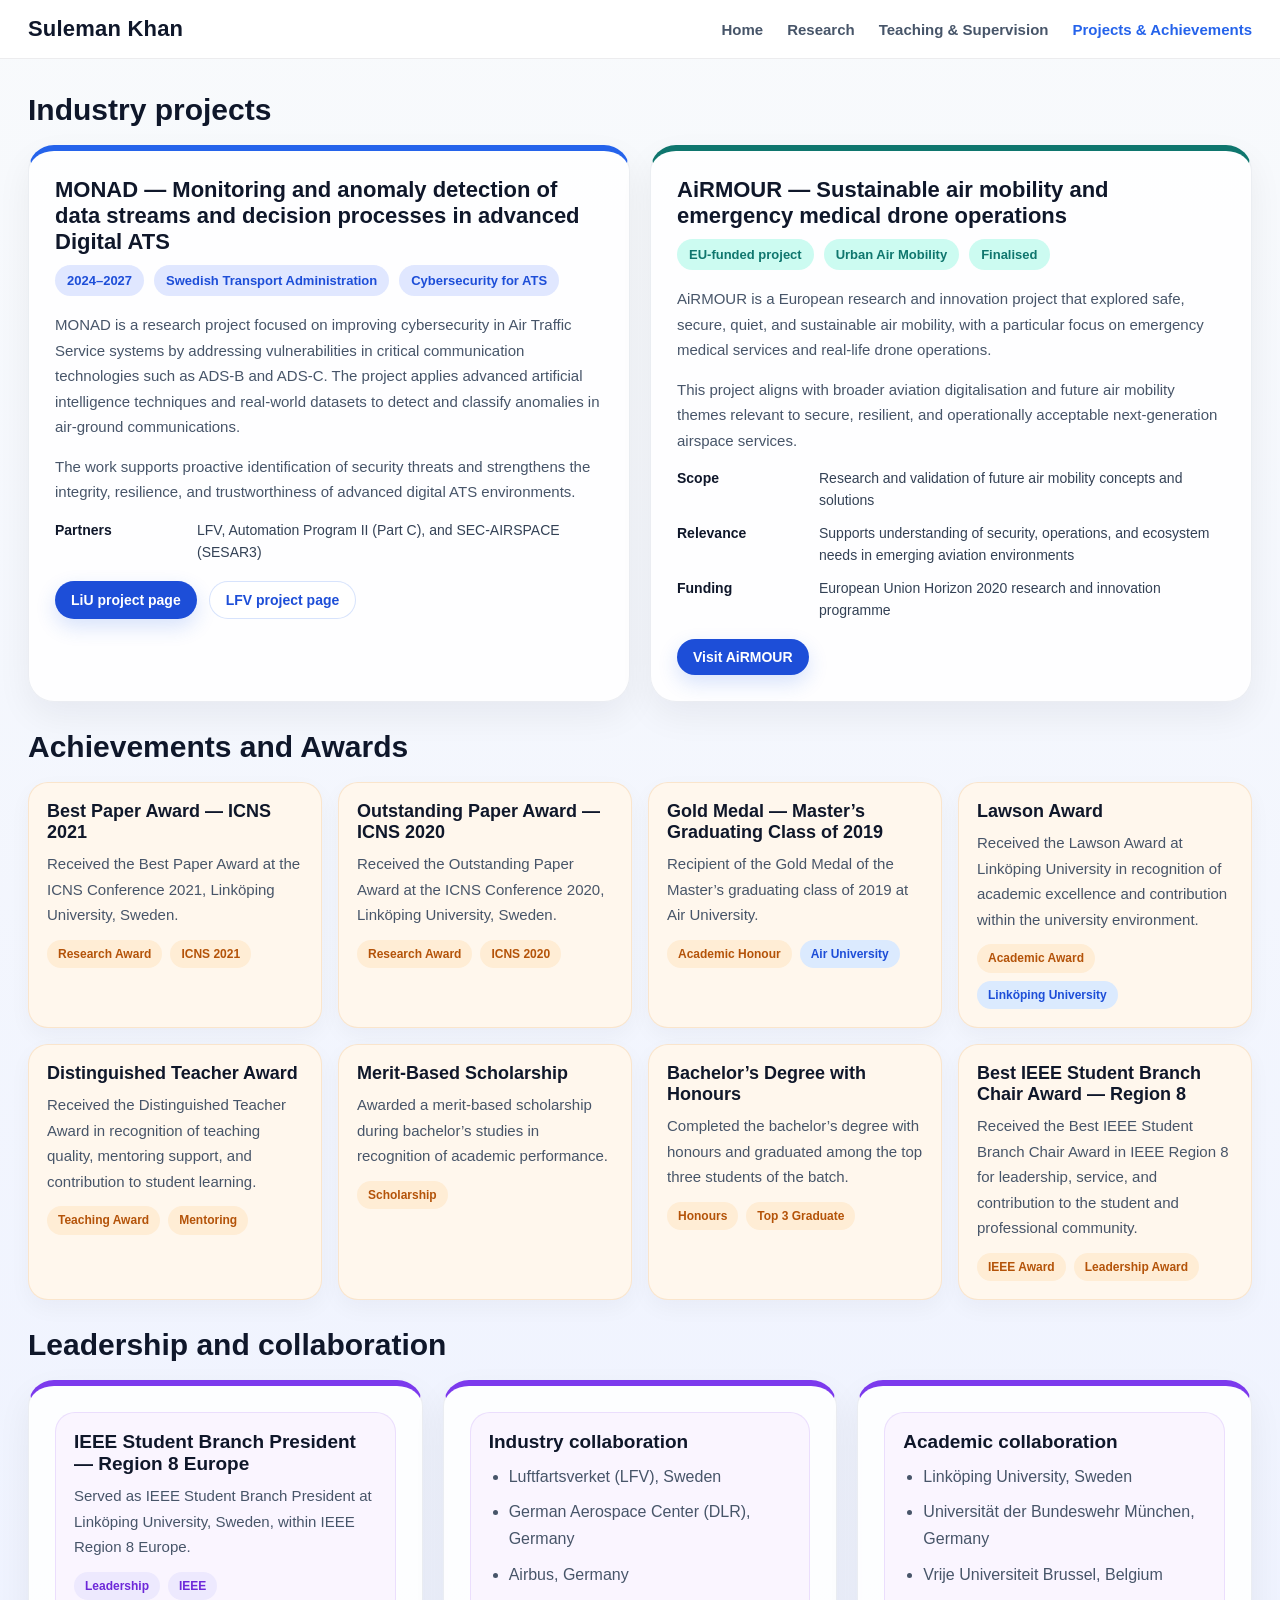
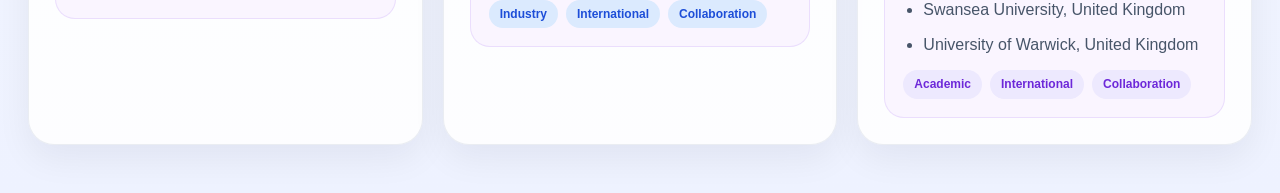
==== projects-achievements.html @ bb1c359a "Add files via upload" ====
<!DOCTYPE html>
<html lang="en">
<head>
  <meta charset="UTF-8" />
  <meta name="viewport" content="width=device-width, initial-scale=1.0" />
  <title>Projects & Achievements | Suleman Khan</title>
  <style>
    * { box-sizing: border-box; }
    html { scroll-behavior: smooth; }

    body {
      margin: 0;
      font-family: "Segoe UI", Tahoma, Geneva, Verdana, sans-serif;
      background: linear-gradient(180deg, #f8fafc 0%, #eef2ff 100%);
      color: #172033;
    }

    a { color: inherit; }

    .topbar {
      position: sticky;
      top: 0;
      z-index: 100;
      background: rgba(255,255,255,0.92);
      backdrop-filter: blur(10px);
      border-bottom: 1px solid rgba(15, 23, 42, 0.08);
    }

    .topbar-inner {
      max-width: 1380px;
      margin: 0 auto;
      padding: 16px 28px;
      display: flex;
      align-items: center;
      justify-content: space-between;
      gap: 20px;
      flex-wrap: wrap;
    }

    .brand {
      font-size: 22px;
      font-weight: 800;
      color: #0f172a;
      letter-spacing: 0.2px;
      text-decoration: none;
    }

    .nav {
      display: flex;
      gap: 24px;
      flex-wrap: wrap;
    }

    .nav a {
      text-decoration: none;
      color: #475569;
      font-size: 15px;
      font-weight: 600;
      transition: color 0.2s ease;
    }

    .nav a:hover,
    .nav a.active {
      color: #2563eb;
    }

    .page-wrap {
      max-width: 1380px;
      margin: 0 auto;
      padding: 34px 28px 48px;
    }

    .section {
      margin-top: 28px;
    }

    .section:first-child {
      margin-top: 0;
    }

    .section-header {
      margin-bottom: 18px;
    }

    .section-header h2 {
      margin: 0 0 8px;
      font-size: 30px;
      color: #0f172a;
    }

    .section-header p {
      margin: 0;
      font-size: 17px;
      line-height: 1.7;
      color: #475569;
      max-width: 960px;
    }

    .grid-2 {
      display: grid;
      grid-template-columns: repeat(2, minmax(0, 1fr));
      gap: 20px;
    }

    .card {
      background: rgba(255,255,255,0.86);
      border: 1px solid rgba(148, 163, 184, 0.18);
      border-radius: 26px;
      box-shadow: 0 14px 35px rgba(15, 23, 42, 0.06);
      padding: 26px;
      height: 100%;
    }

    .project-card {
      border-top: 6px solid #2563eb;
    }

    .project-card.secondary {
      border-top-color: #0f766e;
    }

    .achievement-card {
      border-top: 6px solid #d97706;
    }

    .leadership-card {
      border-top: 6px solid #7c3aed;
    }

    .card h3 {
      margin: 0 0 10px;
      font-size: 22px;
      color: #0f172a;
    }

    .meta {
      display: flex;
      flex-wrap: wrap;
      gap: 10px;
      margin-bottom: 16px;
    }

    .meta span {
      display: inline-flex;
      align-items: center;
      padding: 8px 12px;
      border-radius: 999px;
      background: #e0e7ff;
      color: #1d4ed8;
      font-size: 13px;
      font-weight: 700;
    }

    .project-card.secondary .meta span {
      background: #ccfbf1;
      color: #0f766e;
    }

    .card p {
      margin: 0 0 14px;
      font-size: 15px;
      line-height: 1.7;
      color: #475569;
    }

    .detail-list {
      margin: 0;
      padding: 0;
      list-style: none;
      display: grid;
      gap: 10px;
    }

    .detail-list li {
      display: grid;
      grid-template-columns: 130px 1fr;
      gap: 12px;
      align-items: start;
      font-size: 14px;
      line-height: 1.6;
      color: #334155;
    }

    .detail-list strong {
      color: #0f172a;
    }

    .link-row {
      margin-top: 18px;
      display: flex;
      flex-wrap: wrap;
      gap: 12px;
    }

    .btn {
      display: inline-flex;
      align-items: center;
      justify-content: center;
      padding: 10px 16px;
      border-radius: 999px;
      text-decoration: none;
      font-size: 14px;
      font-weight: 700;
      background: #1d4ed8;
      color: #ffffff;
      box-shadow: 0 8px 20px rgba(37, 99, 235, 0.18);
    }

    .btn.secondary {
      background: #ffffff;
      color: #1d4ed8;
      border: 1px solid rgba(37, 99, 235, 0.18);
      box-shadow: none;
    }

    .item-list {
      display: grid;
      gap: 16px;
    }

    .award-grid {
      display: grid;
      grid-template-columns: repeat(4, minmax(0, 1fr));
      gap: 16px;
    }

    .award-tile {
      padding: 18px;
      border-radius: 20px;
      background: #fff7ed;
      border: 1px solid rgba(217,119,6,0.14);
      box-shadow: 0 8px 22px rgba(15, 23, 42, 0.04);
      height: 100%;
    }

    .award-tile h4 {
      margin: 0 0 8px;
      font-size: 18px;
      color: #0f172a;
    }

    .award-tile p {
      margin: 0;
      font-size: 15px;
      line-height: 1.7;
      color: #475569;
    }

    .grid-3 {
      display: grid;
      grid-template-columns: repeat(3, minmax(0, 1fr));
      gap: 20px;
    }

    .item {
      padding: 18px;
      border-radius: 20px;
      background: #f8fafc;
      border: 1px solid rgba(148,163,184,0.16);
    }

    .achievement-card .item {
      background: #fff7ed;
      border-color: rgba(217, 119, 6, 0.14);
    }

    .leadership-card .item {
      background: #faf5ff;
      border-color: rgba(124, 58, 237, 0.12);
    }

    .item h4 {
      margin: 0 0 8px;
      font-size: 19px;
      color: #0f172a;
    }

    .item p {
      margin: 0;
      font-size: 15px;
      line-height: 1.7;
      color: #475569;
    }

    .badge-row {
      display: flex;
      flex-wrap: wrap;
      gap: 8px;
      margin-top: 12px;
    }

    .badge {
      display: inline-flex;
      align-items: center;
      padding: 7px 11px;
      border-radius: 999px;
      font-size: 12px;
      font-weight: 800;
      line-height: 1.2;
    }

    .badge.gold {
      background: #ffedd5;
      color: #b45309;
    }

    .badge.violet {
      background: #ede9fe;
      color: #6d28d9;
    }

    .badge.blue {
      background: #dbeafe;
      color: #1d4ed8;
    }

    .collab-bullets {
      margin: 10px 0 0;
      padding-left: 20px;
      color: #475569;
    }

    .collab-bullets li {
      margin-bottom: 8px;
      line-height: 1.7;
    }

    .collab-bullets li:last-child {
      margin-bottom: 0;
    }

    @media (max-width: 1100px) {
      .award-grid {
        grid-template-columns: repeat(2, minmax(0, 1fr));
      }
    }

    @media (max-width: 900px) {
      .grid-2,
      .grid-3,
      .award-grid {
        grid-template-columns: 1fr;
      }
    }

    @media (max-width: 700px) {
      .topbar-inner,
      .page-wrap {
        padding-left: 16px;
        padding-right: 16px;
      }

      .card {
        padding: 22px;
      }

      .detail-list li {
        grid-template-columns: 1fr;
        gap: 4px;
      }
    }
  </style>
</head>
<body>
  <header class="topbar">
    <div class="topbar-inner">
      <a class="brand" href="index.html">Suleman Khan</a>
      <nav class="nav">
        <a href="index.html">Home</a>
        <a href="pages/publications.html">Research</a>
        <a href="projects-supervision.html">Teaching & Supervision</a>
        <a href="projects-achievements.html" class="active">Projects & Achievements</a>
      </nav>
    </div>
  </header>

  <main class="page-wrap">
    <section class="section">
      <div class="section-header">
        <h2>Industry projects</h2>
      </div>

      <div class="grid-2">
        <article class="card project-card">
          <h3>MONAD — Monitoring and anomaly detection of data streams and decision processes in advanced Digital ATS</h3>
          <div class="meta">
            <span>2024–2027</span>
            <span>Swedish Transport Administration</span>
            <span>Cybersecurity for ATS</span>
          </div>
          <p>
            MONAD is a research project focused on improving cybersecurity in Air Traffic Service systems by addressing vulnerabilities in critical communication technologies such as ADS-B and ADS-C. The project applies advanced artificial intelligence techniques and real-world datasets to detect and classify anomalies in air-ground communications.
          </p>
          <p>
            The work supports proactive identification of security threats and strengthens the integrity, resilience, and trustworthiness of advanced digital ATS environments.
          </p>
          <ul class="detail-list">
            <li><strong>Partners</strong><span>LFV, Automation Program II (Part C), and SEC-AIRSPACE (SESAR3)</span></li>
          </ul>
          <div class="link-row">
            <a class="btn" href="https://liu.se/en/research/cybersecurity/cybersecurity-research" target="_blank">LiU project page</a>
            <a class="btn secondary" href="https://www.lfv.se/sv/om-oss/innovation/monad" target="_blank">LFV project page</a>
          </div>
        </article>

        <article class="card project-card secondary">
          <h3>AiRMOUR — Sustainable air mobility and emergency medical drone operations</h3>
          <div class="meta">
            <span>EU-funded project</span>
            <span>Urban Air Mobility</span>
            <span>Finalised</span>
          </div>
          <p>
            AiRMOUR is a European research and innovation project that explored safe, secure, quiet, and sustainable air mobility, with a particular focus on emergency medical services and real-life drone operations.
          </p>
          <p>
            This project aligns with broader aviation digitalisation and future air mobility themes relevant to secure, resilient, and operationally acceptable next-generation airspace services.
          </p>
          <ul class="detail-list">
            <li><strong>Scope</strong><span>Research and validation of future air mobility concepts and solutions</span></li>
            <li><strong>Relevance</strong><span>Supports understanding of security, operations, and ecosystem needs in emerging aviation environments</span></li>
            <li><strong>Funding</strong><span>European Union Horizon 2020 research and innovation programme</span></li>
          </ul>
          <div class="link-row">
            <a class="btn" href="https://airmour.eu/" target="_blank">Visit AiRMOUR</a>
          </div>
        </article>
      </div>
    </section>

    <section class="section">
      <div class="section-header">
        <h2>Achievements and Awards</h2>
        
      </div>

      <div class="award-grid">
        <article class="award-tile">
          <h4>Best Paper Award — ICNS 2021</h4>
          <p>Received the Best Paper Award at the ICNS Conference 2021, Linköping University, Sweden.</p>
          <div class="badge-row">
            <span class="badge gold">Research Award</span>
            <span class="badge gold">ICNS 2021</span>
          </div>
        </article>

        <article class="award-tile">
          <h4>Outstanding Paper Award — ICNS 2020</h4>
          <p>Received the Outstanding Paper Award at the ICNS Conference 2020, Linköping University, Sweden.</p>
          <div class="badge-row">
            <span class="badge gold">Research Award</span>
            <span class="badge gold">ICNS 2020</span>
          </div>
        </article>

        <article class="award-tile">
          <h4>Gold Medal — Master’s Graduating Class of 2019</h4>
          <p>Recipient of the Gold Medal of the Master’s graduating class of 2019 at Air University.</p>
          <div class="badge-row">
            <span class="badge gold">Academic Honour</span>
            <span class="badge blue">Air University</span>
          </div>
        </article>

        <article class="award-tile">
          <h4>Lawson Award</h4>
          <p>Received the Lawson Award at Linköping University in recognition of academic excellence and contribution within the university environment.</p>
          <div class="badge-row">
            <span class="badge gold">Academic Award</span>
            <span class="badge blue">Linköping University</span>
          </div>
        </article>

        <article class="award-tile">
          <h4>Distinguished Teacher Award</h4>
          <p>Received the Distinguished Teacher Award in recognition of teaching quality, mentoring support, and contribution to student learning.</p>
          <div class="badge-row">
            <span class="badge gold">Teaching Award</span>
            <span class="badge gold">Mentoring</span>
          </div>
        </article>

        <article class="award-tile">
          <h4>Merit-Based Scholarship</h4>
          <p>Awarded a merit-based scholarship during bachelor’s studies in recognition of academic performance.</p>
          <div class="badge-row">
            <span class="badge gold">Scholarship</span>
          </div>
        </article>

        <article class="award-tile">
          <h4>Bachelor’s Degree with Honours</h4>
          <p>Completed the bachelor’s degree with honours and graduated among the top three students of the batch.</p>
          <div class="badge-row">
            <span class="badge gold">Honours</span>
            <span class="badge gold">Top 3 Graduate</span>
          </div>
        </article>

        <article class="award-tile">
          <h4>Best IEEE Student Branch Chair Award — Region 8</h4>
          <p>Received the Best IEEE Student Branch Chair Award in IEEE Region 8 for leadership, service, and contribution to the student and professional community.</p>
          <div class="badge-row">
            <span class="badge gold">IEEE Award</span>
            <span class="badge gold">Leadership Award</span>
          </div>
        </article>
      </div>
    </section>

    <section class="section">
      <div class="section-header">
        <h2>Leadership and collaboration</h2>
        
      </div>

      <div class="grid-3">
        <article class="card leadership-card">
          <div class="item-list">
            <div class="item">
              <h4>IEEE Student Branch President — Region 8 Europe</h4>
              <p>Served as IEEE Student Branch President at Linköping University, Sweden, within IEEE Region 8 Europe.</p>
              <div class="badge-row">
                <span class="badge violet">Leadership</span>
                <span class="badge violet">IEEE</span>
              </div>
            </div>
          </div>
        </article>

        <article class="card leadership-card">
          <div class="item-list">
            <div class="item">
              <h4>Industry collaboration</h4>
              <ul class="collab-bullets">
                <li>Luftfartsverket (LFV), Sweden</li>
                <li>German Aerospace Center (DLR), Germany</li>
                <li>Airbus, Germany</li>
              </ul>
              <div class="badge-row">
                <span class="badge blue">Industry</span>
                <span class="badge blue">International</span>
                <span class="badge blue">Collaboration</span>
              </div>
            </div>
          </div>
        </article>

        <article class="card leadership-card">
          <div class="item-list">
            <div class="item">
              <h4>Academic collaboration</h4>
              <ul class="collab-bullets">
                <li>Linköping University, Sweden</li>
                <li>Universität der Bundeswehr München, Germany</li>
                <li>Vrije Universiteit Brussel, Belgium</li>
                <li>Swansea University, United Kingdom</li>
                <li>University of Warwick, United Kingdom</li>
              </ul>
              <div class="badge-row">
                <span class="badge violet">Academic</span>
                <span class="badge violet">International</span>
                <span class="badge violet">Collaboration</span>
              </div>
            </div>
          </div>
        </article>
      </div>
    </section>
  </main>
</body>
</html>
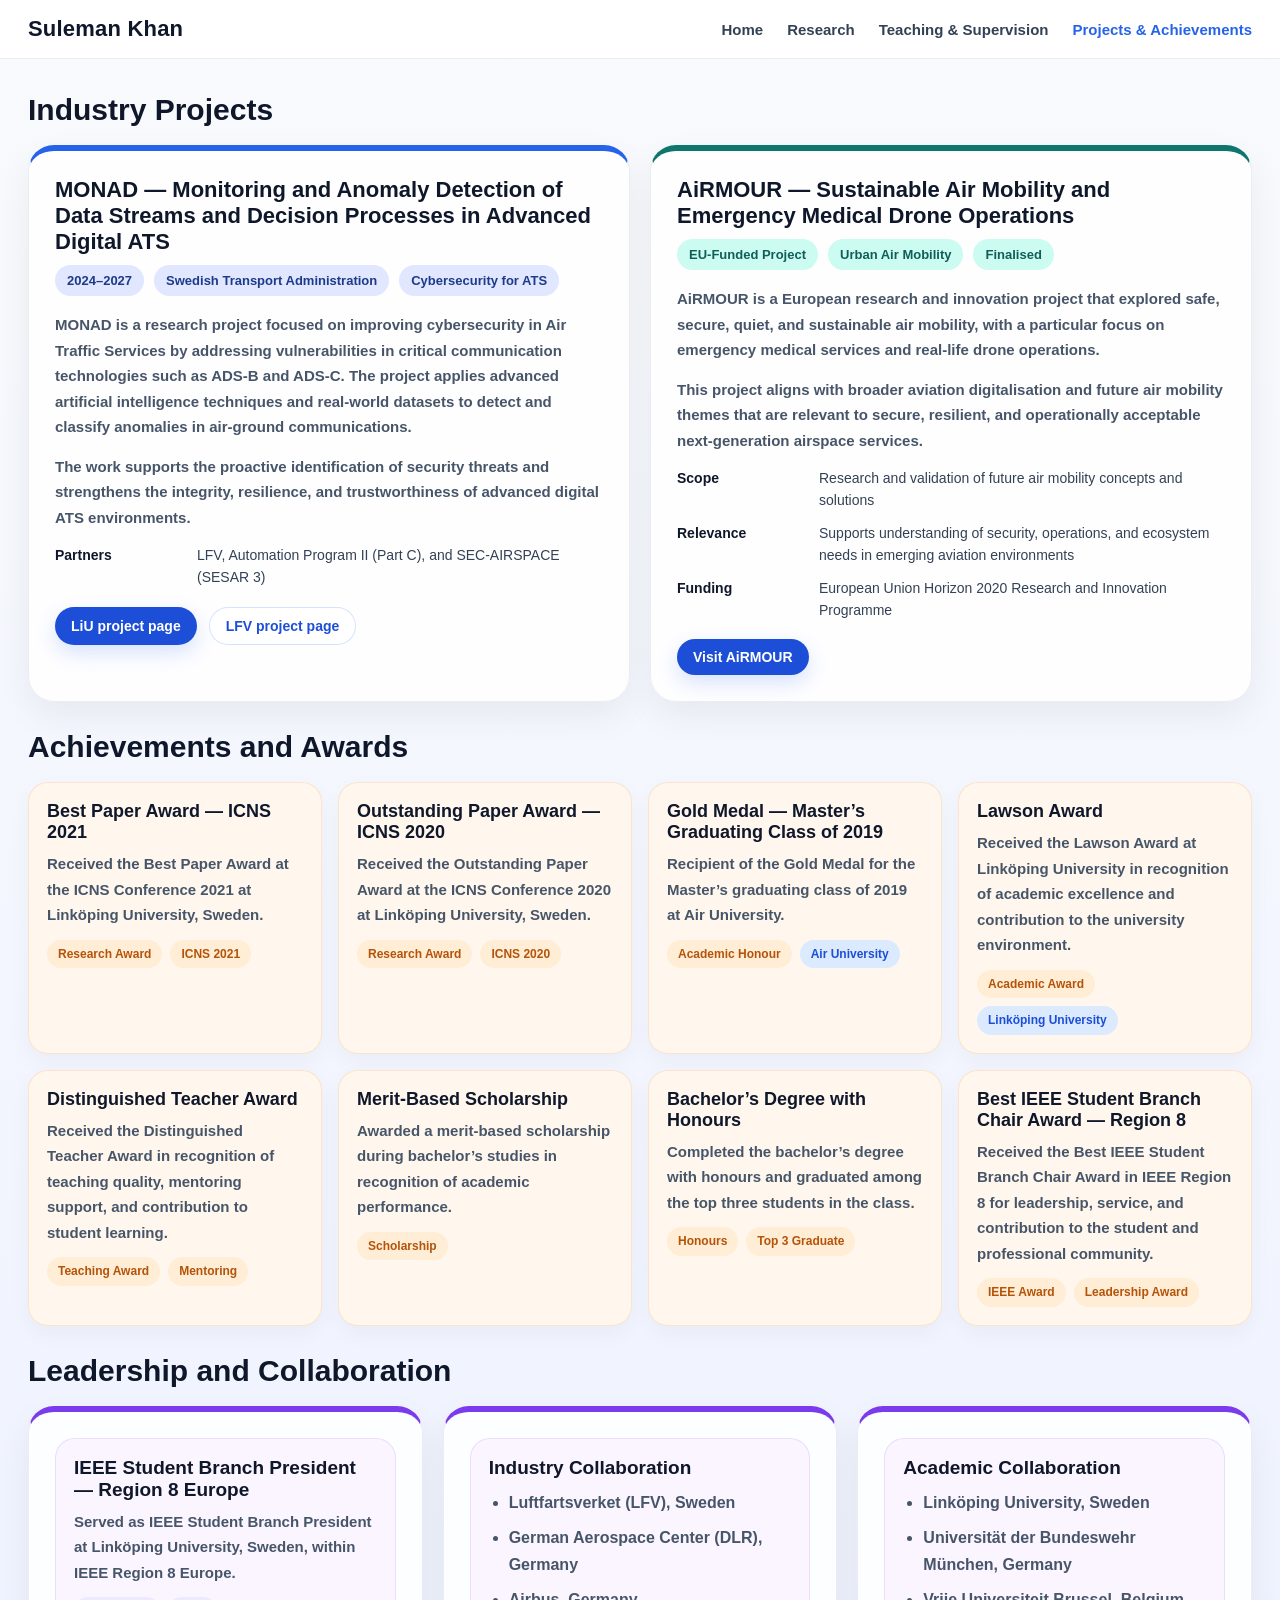
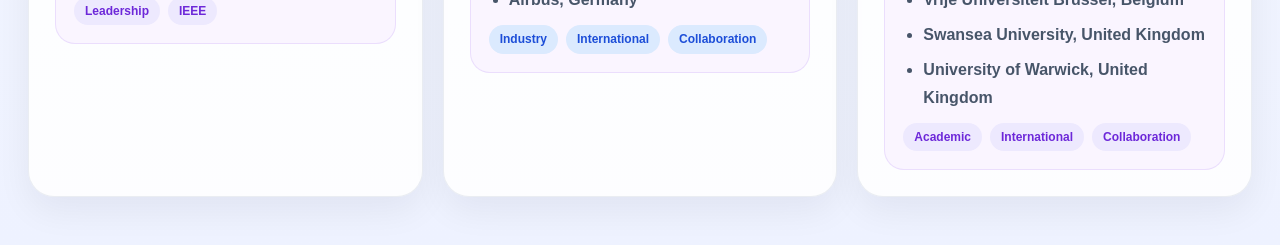
==== commit 6c90c07a: "Update projects-achievements.html" ====
--- a/projects-achievements.html
+++ b/projects-achievements.html
@@ -3,7 +3,7 @@
 <head>
   <meta charset="UTF-8" />
   <meta name="viewport" content="width=device-width, initial-scale=1.0" />
-  <title>Projects & Achievements | Suleman Khan</title>
+  <title>Projects &amp; Achievements | Suleman Khan</title>
   <style>
     * { box-sizing: border-box; }
     html { scroll-behavior: smooth; }
@@ -53,9 +53,9 @@
 
     .nav a {
       text-decoration: none;
-      color: #475569;
+      color: #334155;
       font-size: 15px;
-      font-weight: 600;
+      font-weight: 700;
       transition: color 0.2s ease;
     }
 
@@ -93,6 +93,7 @@
       font-size: 17px;
       line-height: 1.7;
       color: #475569;
+      font-weight: 600;
       max-width: 960px;
     }
 
@@ -146,14 +147,14 @@
       padding: 8px 12px;
       border-radius: 999px;
       background: #e0e7ff;
-      color: #1d4ed8;
+      color: #1e3a8a;
       font-size: 13px;
-      font-weight: 700;
+      font-weight: 800;
     }
 
     .project-card.secondary .meta span {
       background: #ccfbf1;
-      color: #0f766e;
+      color: #115e59;
     }
 
     .card p {
@@ -161,6 +162,7 @@
       font-size: 15px;
       line-height: 1.7;
       color: #475569;
+      font-weight: 600;
     }
 
     .detail-list {
@@ -244,6 +246,7 @@
       font-size: 15px;
       line-height: 1.7;
       color: #475569;
+      font-weight: 600;
     }
 
     .grid-3 {
@@ -280,6 +283,7 @@
       font-size: 15px;
       line-height: 1.7;
       color: #475569;
+      font-weight: 600;
     }
 
     .badge-row {
@@ -318,6 +322,7 @@
       margin: 10px 0 0;
       padding-left: 20px;
       color: #475569;
+      font-weight: 600;
     }
 
     .collab-bullets li {
@@ -368,8 +373,8 @@
       <nav class="nav">
         <a href="index.html">Home</a>
         <a href="pages/publications.html">Research</a>
-        <a href="projects-supervision.html">Teaching & Supervision</a>
-        <a href="projects-achievements.html" class="active">Projects & Achievements</a>
+        <a href="projects-supervision.html">Teaching &amp; Supervision</a>
+        <a href="projects-achievements.html" class="active">Projects &amp; Achievements</a>
       </nav>
     </div>
   </header>
@@ -377,25 +382,25 @@
   <main class="page-wrap">
     <section class="section">
       <div class="section-header">
-        <h2>Industry projects</h2>
+        <h2>Industry Projects</h2>
       </div>
 
       <div class="grid-2">
         <article class="card project-card">
-          <h3>MONAD — Monitoring and anomaly detection of data streams and decision processes in advanced Digital ATS</h3>
+          <h3>MONAD — Monitoring and Anomaly Detection of Data Streams and Decision Processes in Advanced Digital ATS</h3>
           <div class="meta">
             <span>2024–2027</span>
             <span>Swedish Transport Administration</span>
             <span>Cybersecurity for ATS</span>
           </div>
           <p>
-            MONAD is a research project focused on improving cybersecurity in Air Traffic Service systems by addressing vulnerabilities in critical communication technologies such as ADS-B and ADS-C. The project applies advanced artificial intelligence techniques and real-world datasets to detect and classify anomalies in air-ground communications.
+            MONAD is a research project focused on improving cybersecurity in Air Traffic Services by addressing vulnerabilities in critical communication technologies such as ADS-B and ADS-C. The project applies advanced artificial intelligence techniques and real-world datasets to detect and classify anomalies in air-ground communications.
           </p>
           <p>
-            The work supports proactive identification of security threats and strengthens the integrity, resilience, and trustworthiness of advanced digital ATS environments.
+            The work supports the proactive identification of security threats and strengthens the integrity, resilience, and trustworthiness of advanced digital ATS environments.
           </p>
           <ul class="detail-list">
-            <li><strong>Partners</strong><span>LFV, Automation Program II (Part C), and SEC-AIRSPACE (SESAR3)</span></li>
+            <li><strong>Partners</strong><span>LFV, Automation Program II (Part C), and SEC-AIRSPACE (SESAR 3)</span></li>
           </ul>
           <div class="link-row">
             <a class="btn" href="https://liu.se/en/research/cybersecurity/cybersecurity-research" target="_blank">LiU project page</a>
@@ -404,9 +409,9 @@
         </article>
 
         <article class="card project-card secondary">
-          <h3>AiRMOUR — Sustainable air mobility and emergency medical drone operations</h3>
+          <h3>AiRMOUR — Sustainable Air Mobility and Emergency Medical Drone Operations</h3>
           <div class="meta">
-            <span>EU-funded project</span>
+            <span>EU-Funded Project</span>
             <span>Urban Air Mobility</span>
             <span>Finalised</span>
           </div>
@@ -414,12 +419,12 @@
             AiRMOUR is a European research and innovation project that explored safe, secure, quiet, and sustainable air mobility, with a particular focus on emergency medical services and real-life drone operations.
           </p>
           <p>
-            This project aligns with broader aviation digitalisation and future air mobility themes relevant to secure, resilient, and operationally acceptable next-generation airspace services.
+            This project aligns with broader aviation digitalisation and future air mobility themes that are relevant to secure, resilient, and operationally acceptable next-generation airspace services.
           </p>
           <ul class="detail-list">
             <li><strong>Scope</strong><span>Research and validation of future air mobility concepts and solutions</span></li>
             <li><strong>Relevance</strong><span>Supports understanding of security, operations, and ecosystem needs in emerging aviation environments</span></li>
-            <li><strong>Funding</strong><span>European Union Horizon 2020 research and innovation programme</span></li>
+            <li><strong>Funding</strong><span>European Union Horizon 2020 Research and Innovation Programme</span></li>
           </ul>
           <div class="link-row">
             <a class="btn" href="https://airmour.eu/" target="_blank">Visit AiRMOUR</a>
@@ -431,13 +436,12 @@
     <section class="section">
       <div class="section-header">
         <h2>Achievements and Awards</h2>
-        
       </div>
 
       <div class="award-grid">
         <article class="award-tile">
           <h4>Best Paper Award — ICNS 2021</h4>
-          <p>Received the Best Paper Award at the ICNS Conference 2021, Linköping University, Sweden.</p>
+          <p>Received the Best Paper Award at the ICNS Conference 2021 at Linköping University, Sweden.</p>
           <div class="badge-row">
             <span class="badge gold">Research Award</span>
             <span class="badge gold">ICNS 2021</span>
@@ -446,7 +450,7 @@
 
         <article class="award-tile">
           <h4>Outstanding Paper Award — ICNS 2020</h4>
-          <p>Received the Outstanding Paper Award at the ICNS Conference 2020, Linköping University, Sweden.</p>
+          <p>Received the Outstanding Paper Award at the ICNS Conference 2020 at Linköping University, Sweden.</p>
           <div class="badge-row">
             <span class="badge gold">Research Award</span>
             <span class="badge gold">ICNS 2020</span>
@@ -455,7 +459,7 @@
 
         <article class="award-tile">
           <h4>Gold Medal — Master’s Graduating Class of 2019</h4>
-          <p>Recipient of the Gold Medal of the Master’s graduating class of 2019 at Air University.</p>
+          <p>Recipient of the Gold Medal for the Master’s graduating class of 2019 at Air University.</p>
           <div class="badge-row">
             <span class="badge gold">Academic Honour</span>
             <span class="badge blue">Air University</span>
@@ -464,7 +468,7 @@
 
         <article class="award-tile">
           <h4>Lawson Award</h4>
-          <p>Received the Lawson Award at Linköping University in recognition of academic excellence and contribution within the university environment.</p>
+          <p>Received the Lawson Award at Linköping University in recognition of academic excellence and contribution to the university environment.</p>
           <div class="badge-row">
             <span class="badge gold">Academic Award</span>
             <span class="badge blue">Linköping University</span>
@@ -490,7 +494,7 @@
 
         <article class="award-tile">
           <h4>Bachelor’s Degree with Honours</h4>
-          <p>Completed the bachelor’s degree with honours and graduated among the top three students of the batch.</p>
+          <p>Completed the bachelor’s degree with honours and graduated among the top three students in the class.</p>
           <div class="badge-row">
             <span class="badge gold">Honours</span>
             <span class="badge gold">Top 3 Graduate</span>
@@ -510,8 +514,7 @@
 
     <section class="section">
       <div class="section-header">
-        <h2>Leadership and collaboration</h2>
-        
+        <h2>Leadership and Collaboration</h2>
       </div>
 
       <div class="grid-3">
@@ -531,7 +534,7 @@
         <article class="card leadership-card">
           <div class="item-list">
             <div class="item">
-              <h4>Industry collaboration</h4>
+              <h4>Industry Collaboration</h4>
               <ul class="collab-bullets">
                 <li>Luftfartsverket (LFV), Sweden</li>
                 <li>German Aerospace Center (DLR), Germany</li>
@@ -549,7 +552,7 @@
         <article class="card leadership-card">
           <div class="item-list">
             <div class="item">
-              <h4>Academic collaboration</h4>
+              <h4>Academic Collaboration</h4>
               <ul class="collab-bullets">
                 <li>Linköping University, Sweden</li>
                 <li>Universität der Bundeswehr München, Germany</li>
